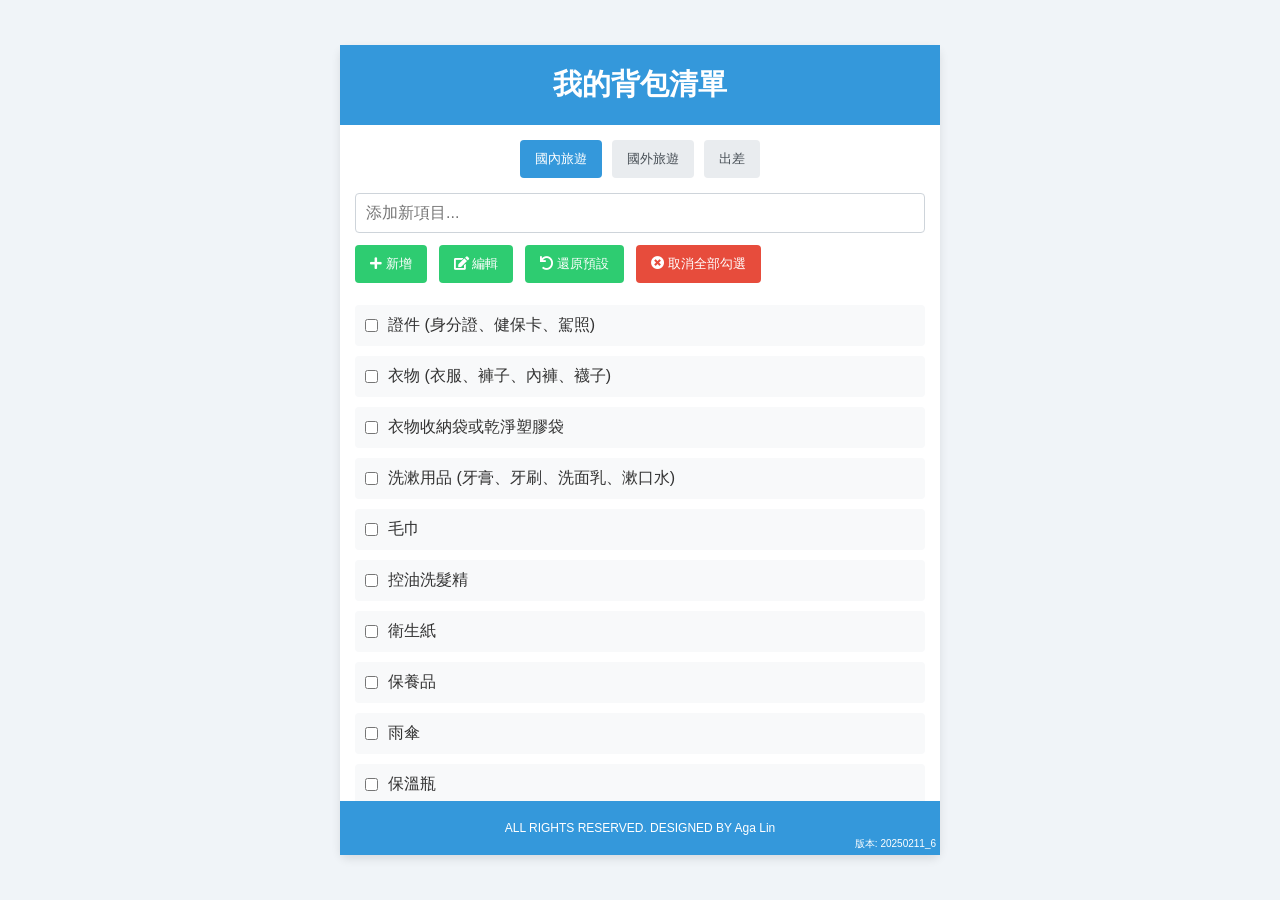
==== index.html @ 7e706ea6 "update" ====
<!DOCTYPE html>
<html lang="zh-TW">
<head>
    <meta charset="UTF-8">
    <meta name="viewport" content="width=device-width, initial-scale=1.0">
    <title>我的背包清單</title>
    <link rel="stylesheet" href="styles.css?ver20250211_6">
    <link rel="stylesheet" href="https://cdnjs.cloudflare.com/ajax/libs/font-awesome/5.15.3/css/all.min.css">
</head>
<body>
    <div class="container">
        <header>
            <h1>我的背包清單</h1>
        </header>
        <div id="tagSection">
            <button id="travelTwTag" class="tag active" onclick="switchTag('travelTw')">國內旅遊</button>
            <button id="travelGlobalTag" class="tag" onclick="switchTag('travelGlobal')">國外旅遊</button>
            <button id="businessTag" class="tag" onclick="switchTag('business')">出差</button>
        </div>
        <div id="controlSection">
            <div id="addItemSection">
                <input type="text" id="newItem" placeholder="添加新項目...">
            </div>
            <div class="controlButtons">
                <button id="addButton"><i class="fas fa-plus"></i> <span>新增</span></button>
                <button id="editButton" onclick="toggleEditMode()"><i class="fas fa-edit"></i> <span>編輯</span></button>
                <button id="resetButton" onclick="resetList(true)"><i class="fas fa-undo"></i> <span>還原預設</span></button>
                <button id="uncheckButton" onclick="uncheckAll()"><i class="fas fa-times-circle"></i> 取消全部勾選</button> <!-- 新增的按鈕 -->
            </div>
        </div>
        <span id="inputError" class="error-message"></span>
        <div id="listContainer">
            <ul id="travelList"></ul>
        </div>
        <footer>
            <p>ALL RIGHTS RESERVED. DESIGNED BY Aga Lin</p>
            <p class="ver"></p>
        </footer>
    </div>
    <div id="confirmModal" class="modal">
        <div class="modal-content">
            <p id="modalMessage"></p>
            <div class="modal-buttons">
                <button id="confirmButton">確認</button>
                <button id="cancelButton">取消</button>
            </div>
        </div>
    </div>
    <script src="script.js?ver20250211_6"></script>
</body>
</html>
---- styles.css ----
* {
    box-sizing: border-box;
    margin: 0;
    padding: 0;
}

html, body {
    height: 100dvh;
}

body {
    font-family: Arial, sans-serif;
    background-color: #f0f4f8;
    color: #333;
    display: flex;
    justify-content: center;
    align-items: center;
    min-height: 100dvh;
    padding: 20px;
    overflow: hidden; /* 防止 body 出現卷軸 */
    height: 100dvh;
}

label {
    width: 100%;
}

.container {
    width: 100%;
    max-width: 600px;
    background-color: #ffffff;
    border-radius: 8px;
    box-shadow: 0 4px 10px rgba(0, 0, 0, 0.1);
    display: flex;
    flex-direction: column;
    height: 90vh;
}

header {
    background-color: #3498db;
    color: white;
    padding: 20px;
    text-align: center;
}

footer {
    background-color: #3498db;
    color: white;
    padding: 20px;
    text-align: center;
    position: relative;
    font-size: 12px;
}

footer .ver {
    position: absolute;
    right: 4px;
    font-size: 10px;
    bottom: 4px;
}

h1 {
    font-size: 1.8rem;
}

#tagSection {
    display: flex;
    justify-content: center;
    padding: 15px;
}

.tag {
    padding: 10px 15px;
    margin: 0 5px;
    border: none;
    background-color: #e9ecef;
    color: #495057;
    cursor: pointer;
    border-radius: 4px;
    transition: background-color 0.3s;
}

.tag.active {
    background-color: #3498db;
    color: white;
}

#controlSection {
    display: flex;
    flex-wrap: wrap;
    align-items: center;
    padding: 0 15px 7px;
    gap: 12px;
}

#addItemSection {
    display: flex;
    flex-grow: 1;
}

.controlButtons {
    display: flex;
    flex-wrap: wrap;
    gap: 12px;
}

@media screen and (max-width: 767px) {
    body {
        padding: 0;
    }
    .container {
        max-width: none;
        height: 100dvh;
        box-shadow: none;
        border-radius: 0;
    }
    #controlSection #addItemSection {
        margin-right: 0;
    }
    .controlButtons button {
        margin-left: 0;
    }
}

#newItem {
    width: 100%;
    padding: 10px;
    border: 1px solid #ced4da;
    border-radius: 4px;
    font-size: 1rem;
}

button {
    padding: 10px 15px;
    border: none;
    background-color: #2ecc71;
    color: white;
    cursor: pointer;
    border-radius: 4px;
}

button:hover {
    background-color: #27ae60;
}

.error-message {
    color: #e74c3c;
    font-size: 0.9rem;
    margin-top: 5px;
    padding: 0 15px;
    display: none; /* 預設隱藏 */
}

.error-message.show {
    display: block;
}

#listContainer {
    flex-grow: 1;
    overflow-y: auto; /* 使清單長出卷軸 */
    -webkit-overflow-scrolling: touch;
    padding: 15px;
}

ul {
    list-style-type: none;
}

li {
    display: flex;
    align-items: center;
    padding: 10px;
    background-color: #f8f9fa;
    margin-bottom: 10px;
    border-radius: 4px;
}

.delete-btn {
    padding: 5px 10px;
    background-color: #e74c3c;
    color: white;
    border: none;
    cursor: pointer;
    border-radius: 4px;
    margin-left: auto; /* 使刪除按鈕靠右 */
    display: none; /* 預設隱藏 */
    position: absolute;
    right: 10px;
    top: 50%;
    transform: translateY(-50%);
}

.edit-mode .delete-btn {
    display: inline-block; /* 編輯模式下顯示 */
}

.modal {
    display: none;
    position: fixed;
    z-index: 1;
    left: 0;
    top: 0;
    width: 100%;
    height: 100%;
    background-color: rgba(0,0,0,0.4);
}

.modal-content {
    background-color: #fefefe;
    margin: 15% auto;
    padding: 20px;
    border: 1px solid #888;
    width: 80%;
    max-width: 400px;
    border-radius: 4px;
}

.modal-buttons {
    display: flex;
    justify-content: flex-end;
    margin-top: 20px;
}

.modal-buttons button {
    margin-left: 10px;
    padding: 5px 10px;
    border: none;
    cursor: pointer;
    border-radius: 4px;
}

#confirmButton {
    background-color: #e74c3c;
    color: white;
}

#cancelButton {
    background-color: #6c757d;
    color: white;
}

#travelList li {
    position: relative;
}

#travelList input {
    margin-right: 10px;
}

#uncheckButton {
    padding: 10px 15px;
    border: none;
    background-color: #e74c3c; /* 使用紅色背景 */
    color: white;
    cursor: pointer;
    border-radius: 4px;
}

#uncheckButton:hover {
    background-color: #c0392b; /* 懸停時的顏色 */
}
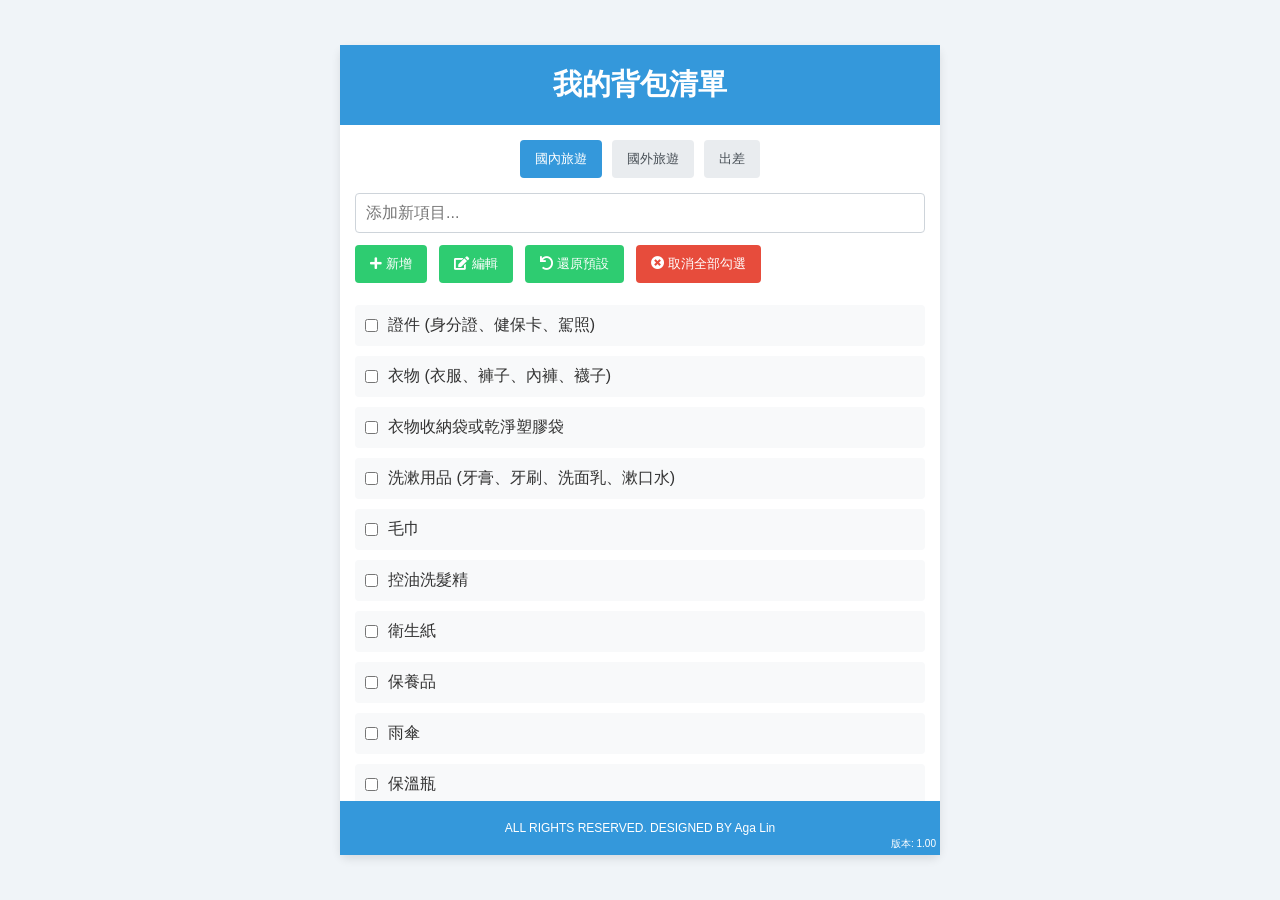
==== commit 08ffe0cf: "'update'" ====
--- a/index.html
+++ b/index.html
@@ -4,7 +4,7 @@
     <meta charset="UTF-8">
     <meta name="viewport" content="width=device-width, initial-scale=1.0">
     <title>我的背包清單</title>
-    <link rel="stylesheet" href="styles.css?ver20250211_6">
+    <link rel="stylesheet" href="styles.css?ver1.00">
     <link rel="stylesheet" href="https://cdnjs.cloudflare.com/ajax/libs/font-awesome/5.15.3/css/all.min.css">
 </head>
 <body>
@@ -46,6 +46,6 @@
             </div>
         </div>
     </div>
-    <script src="script.js?ver20250211_6"></script>
+    <script src="script.js?ver1.00"></script>
 </body>
 </html>
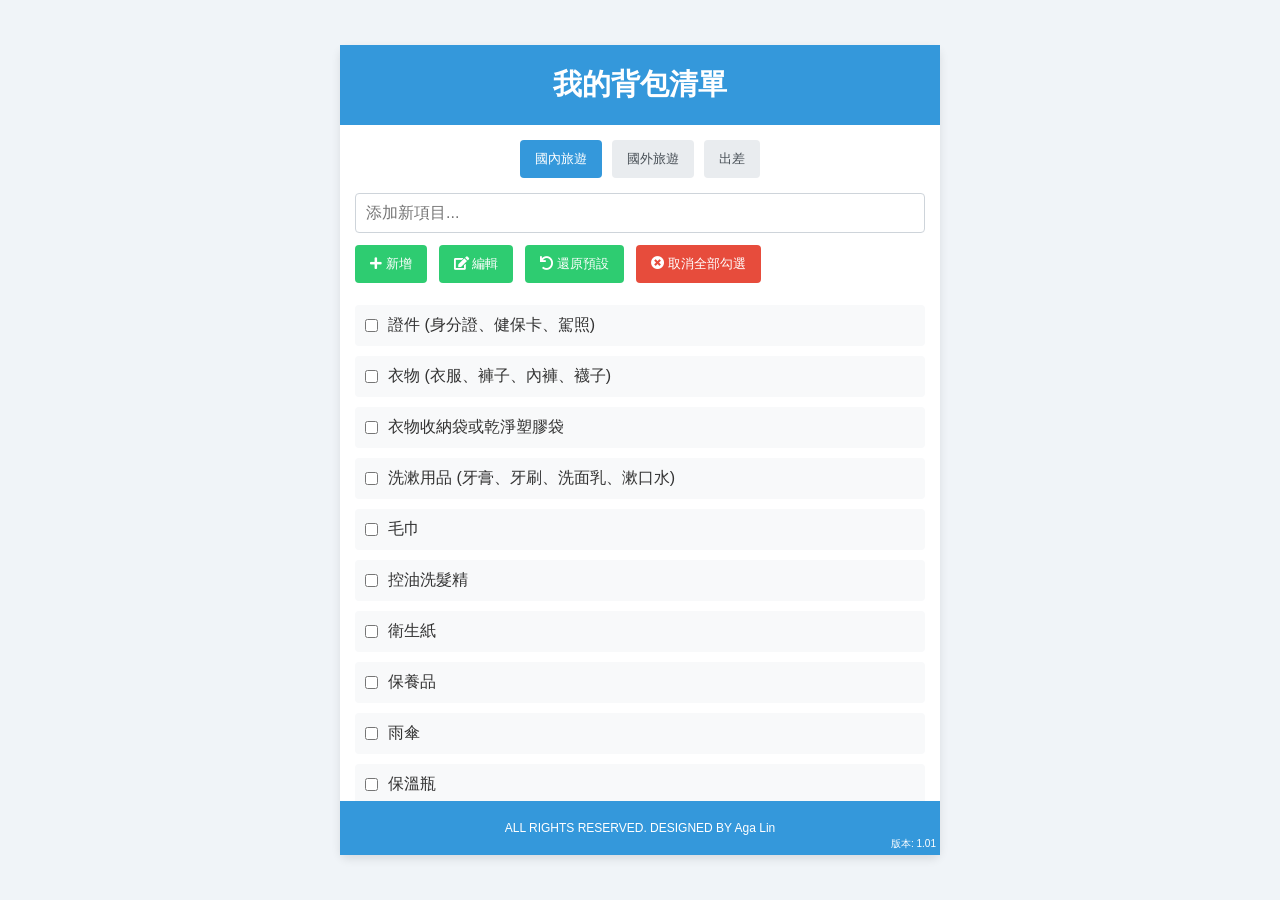
==== commit fd61d9e3: "update" ====
--- a/index.html
+++ b/index.html
@@ -4,7 +4,7 @@
     <meta charset="UTF-8">
     <meta name="viewport" content="width=device-width, initial-scale=1.0">
     <title>我的背包清單</title>
-    <link rel="stylesheet" href="styles.css?ver1.00">
+    <link rel="stylesheet" href="styles.css?ver1.01">
     <link rel="stylesheet" href="https://cdnjs.cloudflare.com/ajax/libs/font-awesome/5.15.3/css/all.min.css">
 </head>
 <body>
@@ -46,6 +46,6 @@
             </div>
         </div>
     </div>
-    <script src="script.js?ver1.00"></script>
+    <script src="script.js?ver1.01"></script>
 </body>
 </html>
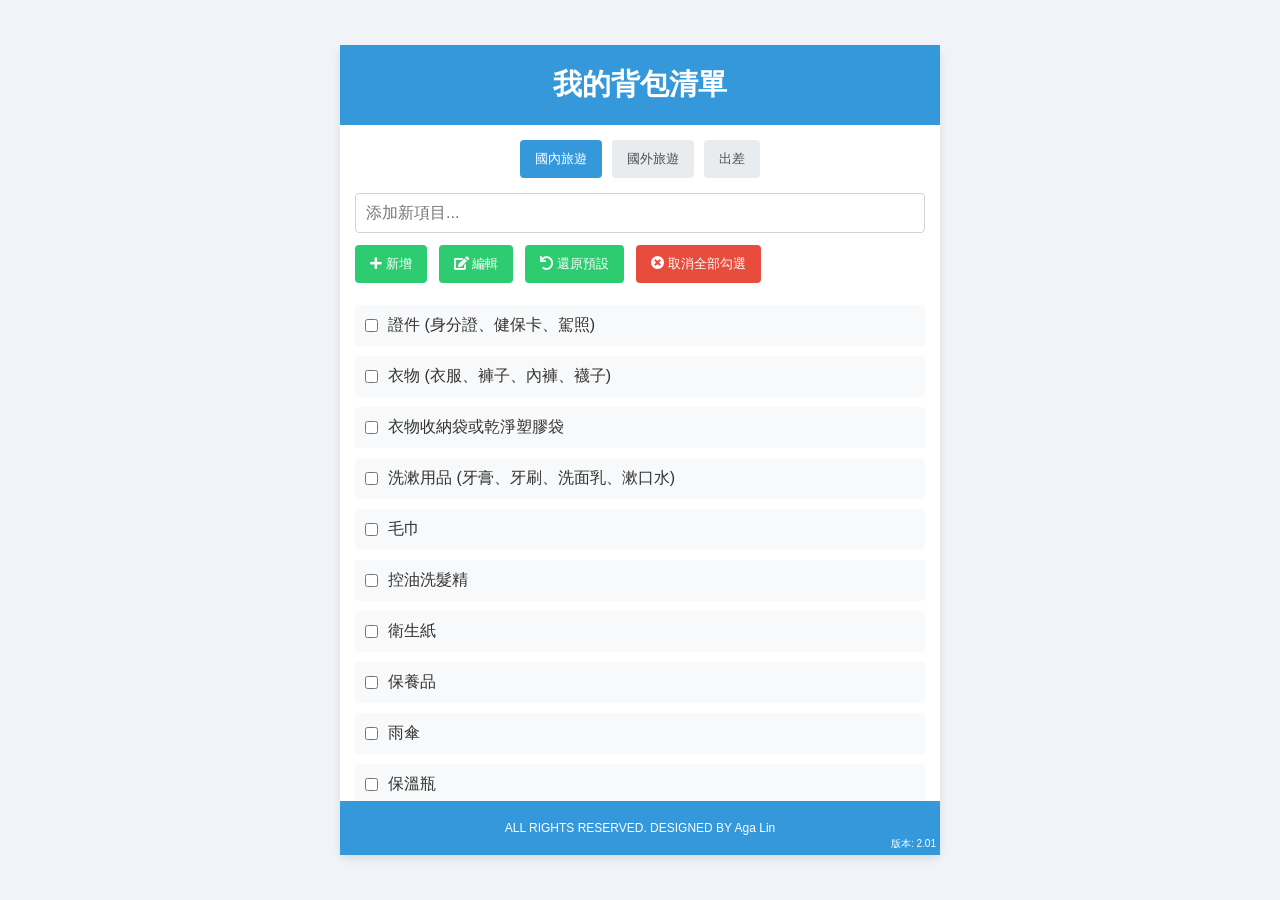
==== commit 15b143db: "update" ====
--- a/index.html
+++ b/index.html
@@ -4,7 +4,7 @@
     <meta charset="UTF-8">
     <meta name="viewport" content="width=device-width, initial-scale=1.0">
     <title>我的背包清單</title>
-    <link rel="stylesheet" href="styles.css?ver1.01">
+    <link rel="stylesheet" href="styles.css?ver2.01">
     <link rel="stylesheet" href="https://cdnjs.cloudflare.com/ajax/libs/font-awesome/5.15.3/css/all.min.css">
 </head>
 <body>
@@ -46,6 +46,6 @@
             </div>
         </div>
     </div>
-    <script src="script.js?ver1.01"></script>
+    <script src="script.js?ver2.01"></script>
 </body>
 </html>
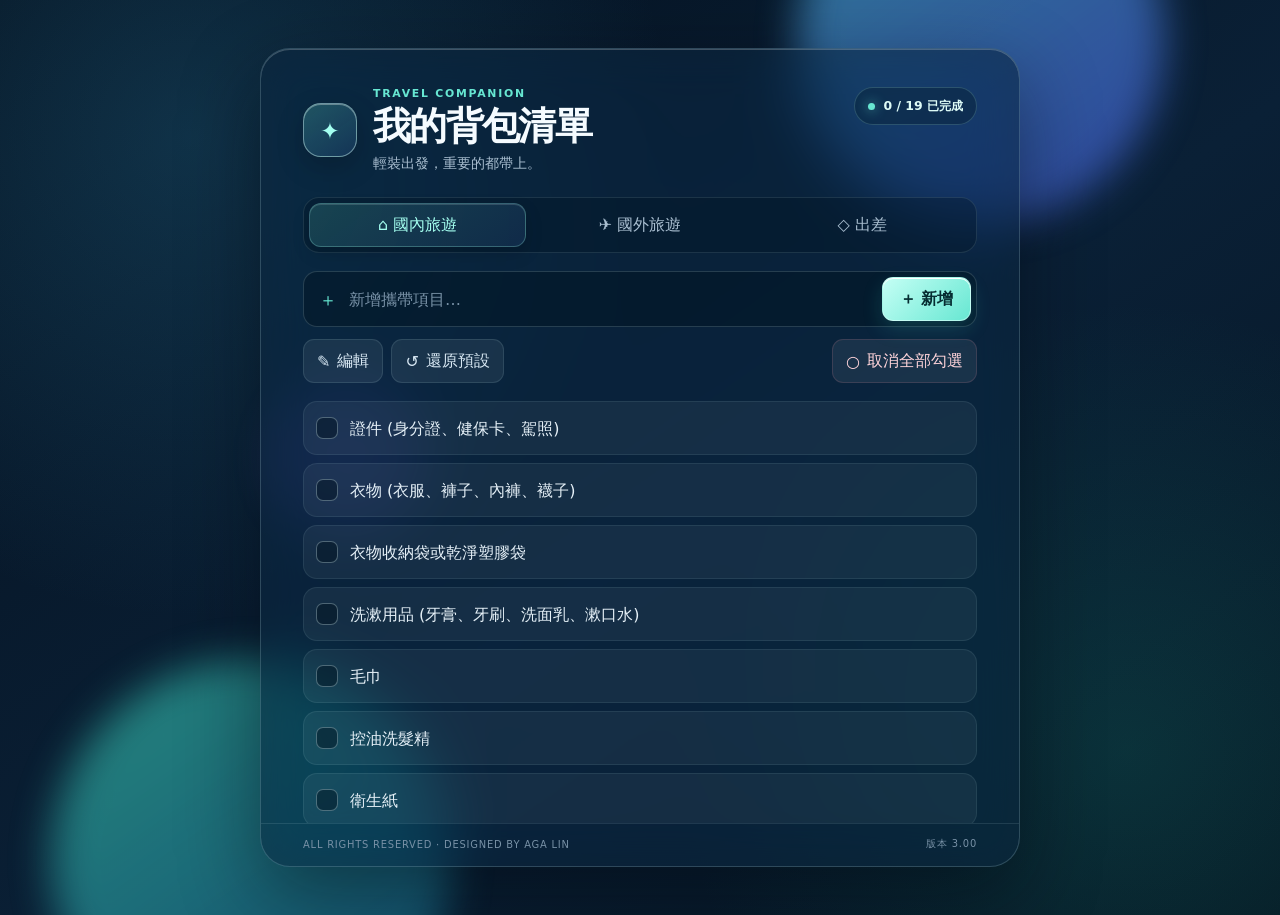
==== commit 06ee933d: "Refresh packing checklist UI and accessibility" ====
--- a/index.html
+++ b/index.html
@@ -1,51 +1,100 @@
-<!DOCTYPE html>
+<!doctype html>
 <html lang="zh-TW">
 <head>
     <meta charset="UTF-8">
     <meta name="viewport" content="width=device-width, initial-scale=1.0">
+    <meta name="theme-color" content="#071a2d">
+    <meta name="color-scheme" content="dark">
     <title>我的背包清單</title>
-    <link rel="stylesheet" href="styles.css?ver2.01">
-    <link rel="stylesheet" href="https://cdnjs.cloudflare.com/ajax/libs/font-awesome/5.15.3/css/all.min.css">
+    <link rel="stylesheet" href="styles.css?ver3.0">
 </head>
 <body>
-    <div class="container">
-        <header>
-            <h1>我的背包清單</h1>
+    <div class="ambient ambient-one" aria-hidden="true"></div>
+    <div class="ambient ambient-two" aria-hidden="true"></div>
+    <div class="ambient ambient-three" aria-hidden="true"></div>
+
+    <main class="container glass-surface">
+        <header class="app-header">
+            <div class="title-group">
+                <span class="app-mark" aria-hidden="true">✦</span>
+                <div>
+                    <p class="eyebrow">Travel companion</p>
+                    <h1>我的背包清單</h1>
+                    <p class="subtitle">輕裝出發，重要的都帶上。</p>
+                </div>
+            </div>
+            <div class="progress-pill" aria-live="polite">
+                <span class="progress-dot" aria-hidden="true"></span>
+                <span id="progressText">準備清單中</span>
+            </div>
         </header>
-        <div id="tagSection">
-            <button id="travelTwTag" class="tag active" onclick="switchTag('travelTw')">國內旅遊</button>
-            <button id="travelGlobalTag" class="tag" onclick="switchTag('travelGlobal')">國外旅遊</button>
-            <button id="businessTag" class="tag" onclick="switchTag('business')">出差</button>
-        </div>
-        <div id="controlSection">
-            <div id="addItemSection">
-                <input type="text" id="newItem" placeholder="添加新項目...">
+
+        <nav id="tagSection" aria-label="旅行類型" role="tablist">
+            <button id="travelTwTag" class="tag active" type="button" role="tab" aria-selected="true" onclick="switchTag('travelTw')">
+                <span aria-hidden="true">⌂</span> 國內旅遊
+            </button>
+            <button id="travelGlobalTag" class="tag" type="button" role="tab" aria-selected="false" onclick="switchTag('travelGlobal')">
+                <span aria-hidden="true">✈</span> 國外旅遊
+            </button>
+            <button id="businessTag" class="tag" type="button" role="tab" aria-selected="false" onclick="switchTag('business')">
+                <span aria-hidden="true">◇</span> 出差
+            </button>
+        </nav>
+
+        <section id="controlSection" aria-label="清單工具">
+            <form id="addItemForm">
+                <label class="sr-only" for="newItem">新增攜帶項目</label>
+                <div id="addItemSection">
+                    <span class="input-icon" aria-hidden="true">＋</span>
+                    <input type="text" id="newItem" placeholder="新增攜帶項目…" autocomplete="off">
+                    <button id="addButton" class="primary-button" type="submit">
+                        <span aria-hidden="true">＋</span>
+                        <span>新增</span>
+                    </button>
+                </div>
+                <span id="inputError" class="error-message" role="alert"></span>
+            </form>
+
+            <div class="controlButtons">
+                <button id="editButton" class="tool-button" type="button" onclick="toggleEditMode()">
+                    <span aria-hidden="true">✎</span>
+                    <span>編輯</span>
+                </button>
+                <button id="resetButton" class="tool-button" type="button" onclick="resetList(true)">
+                    <span aria-hidden="true">↺</span>
+                    <span>還原預設</span>
+                </button>
+                <button id="uncheckButton" class="tool-button danger-button" type="button" onclick="uncheckAll()">
+                    <span aria-hidden="true">○</span>
+                    <span>取消全部勾選</span>
+                </button>
             </div>
-            <div class="controlButtons">
-                <button id="addButton"><i class="fas fa-plus"></i> <span>新增</span></button>
-                <button id="editButton" onclick="toggleEditMode()"><i class="fas fa-edit"></i> <span>編輯</span></button>
-                <button id="resetButton" onclick="resetList(true)"><i class="fas fa-undo"></i> <span>還原預設</span></button>
-                <button id="uncheckButton" onclick="uncheckAll()"><i class="fas fa-times-circle"></i> 取消全部勾選</button> <!-- 新增的按鈕 -->
-            </div>
-        </div>
-        <span id="inputError" class="error-message"></span>
-        <div id="listContainer">
+        </section>
+
+        <section id="listContainer" aria-label="攜帶項目">
             <ul id="travelList"></ul>
-        </div>
+        </section>
+
         <footer>
-            <p>ALL RIGHTS RESERVED. DESIGNED BY Aga Lin</p>
+            <p>ALL RIGHTS RESERVED · DESIGNED BY AGA LIN</p>
             <p class="ver"></p>
         </footer>
-    </div>
-    <div id="confirmModal" class="modal">
-        <div class="modal-content">
-            <p id="modalMessage"></p>
+    </main>
+
+    <div id="confirmModal" class="modal" aria-hidden="true">
+        <div class="modal-content glass-surface" role="dialog" aria-modal="true" aria-labelledby="modalTitle" aria-describedby="modalMessage">
+            <span class="modal-icon" aria-hidden="true">!</span>
+            <div class="modal-copy">
+                <p id="modalTitle" class="modal-title">請確認操作</p>
+                <p id="modalMessage"></p>
+            </div>
             <div class="modal-buttons">
-                <button id="confirmButton">確認</button>
-                <button id="cancelButton">取消</button>
+                <button id="cancelButton" class="tool-button" type="button">取消</button>
+                <button id="confirmButton" class="confirm-danger" type="button">確認</button>
             </div>
         </div>
     </div>
-    <script src="script.js?ver2.01"></script>
+
+    <script src="script.js?ver3.0"></script>
 </body>
-</html>+</html>
--- a/styles.css
+++ b/styles.css
@@ -1,261 +1,696 @@
+:root {
+    color-scheme: dark;
+    --page-deep: #05111f;
+    --page-mid: #0a2036;
+    --text: #f5fbff;
+    --muted: #a9bed0;
+    --faint: #7891a6;
+    --accent: #67e7d2;
+    --accent-bright: #a4fff0;
+    --accent-deep: #063e42;
+    --danger: #ff8f9d;
+    --danger-deep: #5a1f2b;
+    --glass-fallback: rgba(12, 31, 50, 0.96);
+    --glass-fill: rgba(13, 38, 61, 0.62);
+    --glass-border: rgba(210, 247, 255, 0.18);
+    --glass-highlight: rgba(255, 255, 255, 0.22);
+    --glass-shadow: 0 28px 80px rgba(0, 8, 18, 0.46);
+    --glass-blur: 24px;
+    --surface-soft: rgba(231, 250, 255, 0.07);
+    --surface-hover: rgba(231, 250, 255, 0.12);
+    --line: rgba(219, 248, 255, 0.11);
+    --radius-xl: 30px;
+    --radius-lg: 20px;
+    --radius-md: 14px;
+    --focus: #d8fff7;
+}
+
 * {
     box-sizing: border-box;
     margin: 0;
     padding: 0;
 }
 
-html, body {
-    height: 100dvh;
+html {
+    min-height: 100%;
+    background: var(--page-deep);
 }
 
 body {
-    font-family: Arial, sans-serif;
-    background-color: #f0f4f8;
-    color: #333;
-    display: flex;
+    min-height: 100vh;
+    min-height: 100dvh;
+    padding: clamp(18px, 4vw, 48px);
+    overflow: hidden;
+    color: var(--text);
+    background:
+        radial-gradient(circle at 15% 15%, rgba(41, 126, 164, 0.28), transparent 30rem),
+        radial-gradient(circle at 88% 82%, rgba(24, 150, 127, 0.2), transparent 28rem),
+        linear-gradient(145deg, var(--page-deep), var(--page-mid) 55%, #061522);
+    display: grid;
+    place-items: center;
+    font-family: Inter, ui-sans-serif, system-ui, -apple-system, BlinkMacSystemFont, "Segoe UI", "Noto Sans TC", sans-serif;
+}
+
+button,
+input {
+    font: inherit;
+}
+
+button {
+    color: inherit;
+}
+
+.ambient {
+    position: fixed;
+    z-index: 0;
+    border-radius: 999px;
+    pointer-events: none;
+    filter: blur(20px);
+    opacity: 0.52;
+}
+
+.ambient-one {
+    top: -9rem;
+    right: 9%;
+    width: 23rem;
+    aspect-ratio: 1;
+    background: linear-gradient(145deg, #58d8ff, #5365ff);
+}
+
+.ambient-two {
+    bottom: -10rem;
+    left: 4%;
+    width: 25rem;
+    aspect-ratio: 1;
+    background: linear-gradient(145deg, #42ecc8, #176fa4);
+}
+
+.ambient-three {
+    top: 42%;
+    left: 21%;
+    width: 10rem;
+    aspect-ratio: 1;
+    background: #8b75ff;
+    opacity: 0.18;
+}
+
+.glass-surface {
+    background: var(--glass-fallback);
+    border: 1px solid var(--glass-border);
+    box-shadow: var(--glass-shadow), inset 0 1px 0 var(--glass-highlight);
+}
+
+@supports ((backdrop-filter: blur(1px)) or (-webkit-backdrop-filter: blur(1px))) {
+    .glass-surface {
+        background: var(--glass-fill);
+        -webkit-backdrop-filter: blur(var(--glass-blur)) saturate(135%);
+        backdrop-filter: blur(var(--glass-blur)) saturate(135%);
+    }
+}
+
+.container {
+    position: relative;
+    z-index: 1;
+    width: min(100%, 760px);
+    height: min(91vh, 900px);
+    height: min(91dvh, 900px);
+    overflow: hidden;
+    border-radius: var(--radius-xl);
+    display: flex;
+    flex-direction: column;
+}
+
+.app-header {
+    padding: clamp(24px, 5vw, 38px) clamp(22px, 5vw, 42px) 24px;
+    display: flex;
+    align-items: flex-start;
+    justify-content: space-between;
+    gap: 24px;
+}
+
+.title-group {
+    min-width: 0;
+    display: flex;
+    align-items: center;
+    gap: 16px;
+}
+
+.app-mark {
+    width: 54px;
+    aspect-ratio: 1;
+    flex: 0 0 auto;
+    border: 1px solid rgba(213, 255, 248, 0.45);
+    border-radius: 18px;
+    color: var(--accent-bright);
+    background: linear-gradient(145deg, rgba(103, 231, 210, 0.24), rgba(102, 155, 255, 0.12));
+    box-shadow: inset 0 1px 0 rgba(255, 255, 255, 0.32), 0 10px 28px rgba(0, 0, 0, 0.2);
+    display: grid;
+    place-items: center;
+    font-size: 1.45rem;
+}
+
+.eyebrow {
+    margin-bottom: 5px;
+    color: var(--accent);
+    font-size: 0.68rem;
+    font-weight: 800;
+    letter-spacing: 0.16em;
+    text-transform: uppercase;
+}
+
+h1 {
+    font-size: clamp(1.65rem, 4vw, 2.35rem);
+    line-height: 1.12;
+    letter-spacing: -0.045em;
+}
+
+.subtitle {
+    margin-top: 7px;
+    color: var(--muted);
+    font-size: 0.88rem;
+}
+
+.progress-pill {
+    min-height: 38px;
+    flex: 0 0 auto;
+    padding: 8px 13px;
+    border: 1px solid rgba(177, 250, 238, 0.18);
+    border-radius: 999px;
+    color: #dffcf7;
+    background: rgba(4, 25, 36, 0.34);
+    display: flex;
+    align-items: center;
+    gap: 8px;
+    font-size: 0.78rem;
+    font-weight: 700;
+}
+
+.progress-dot {
+    width: 7px;
+    aspect-ratio: 1;
+    border-radius: 50%;
+    background: var(--accent);
+    box-shadow: 0 0 12px rgba(103, 231, 210, 0.75);
+}
+
+#tagSection {
+    margin: 0 clamp(22px, 5vw, 42px);
+    padding: 5px;
+    border: 1px solid var(--line);
+    border-radius: 16px;
+    background: rgba(3, 20, 33, 0.32);
+    display: grid;
+    grid-template-columns: repeat(3, 1fr);
+    gap: 5px;
+}
+
+.tag {
+    min-height: 44px;
+    padding: 9px 12px;
+    border: 1px solid transparent;
+    border-radius: 12px;
+    background: transparent;
+    color: var(--muted);
+    cursor: pointer;
+    transition: color 160ms ease, background 160ms ease, border-color 160ms ease, transform 160ms ease;
+}
+
+.tag:hover {
+    color: var(--text);
+    background: rgba(255, 255, 255, 0.06);
+}
+
+.tag.active {
+    border-color: rgba(164, 255, 240, 0.25);
+    color: var(--accent-bright);
+    background: linear-gradient(145deg, rgba(103, 231, 210, 0.18), rgba(83, 128, 210, 0.14));
+    box-shadow: inset 0 1px 0 rgba(255, 255, 255, 0.14), 0 7px 18px rgba(0, 0, 0, 0.14);
+}
+
+#controlSection {
+    padding: 18px clamp(22px, 5vw, 42px) 12px;
+    display: grid;
+    gap: 12px;
+}
+
+#addItemForm {
+    min-width: 0;
+}
+
+#addItemSection {
+    min-width: 0;
+    padding: 5px;
+    border: 1px solid rgba(218, 249, 255, 0.16);
+    border-radius: var(--radius-md);
+    background: rgba(2, 17, 29, 0.42);
+    display: flex;
+    align-items: center;
+    gap: 4px;
+    transition: border-color 160ms ease, box-shadow 160ms ease;
+}
+
+#addItemSection:focus-within {
+    border-color: rgba(164, 255, 240, 0.56);
+    box-shadow: 0 0 0 3px rgba(103, 231, 210, 0.1);
+}
+
+.input-icon {
+    padding-left: 10px;
+    color: var(--accent);
+    font-size: 1.15rem;
+}
+
+#newItem {
+    min-width: 0;
+    width: 100%;
+    min-height: 44px;
+    padding: 10px 8px;
+    border: 0;
+    outline: 0;
+    color: var(--text);
+    background: transparent;
+    font-size: 1rem;
+}
+
+#newItem::placeholder {
+    color: var(--faint);
+}
+
+.primary-button,
+.tool-button,
+.delete-btn,
+.confirm-danger {
+    min-height: 44px;
+    border-radius: 11px;
+    white-space: nowrap;
+    cursor: pointer;
+    transition: transform 150ms ease, border-color 150ms ease, background 150ms ease, box-shadow 150ms ease;
+}
+
+.primary-button {
+    padding: 10px 17px;
+    border: 1px solid rgba(214, 255, 248, 0.5);
+    color: #062d32;
+    background: linear-gradient(135deg, #c5fff5, #67e7d2);
+    box-shadow: 0 8px 20px rgba(58, 213, 188, 0.18), inset 0 1px 0 #ffffff;
+    display: inline-flex;
+    align-items: center;
     justify-content: center;
-    align-items: center;
-    min-height: 100dvh;
+    gap: 5px;
+    font-weight: 850;
+}
+
+.primary-button:hover {
+    transform: translateY(-1px);
+    box-shadow: 0 11px 25px rgba(58, 213, 188, 0.26), inset 0 1px 0 #ffffff;
+}
+
+.controlButtons {
+    display: flex;
+    flex-wrap: wrap;
+    gap: 8px;
+}
+
+.tool-button {
+    padding: 9px 13px;
+    border: 1px solid var(--line);
+    color: #d9e9f4;
+    background: var(--surface-soft);
+    display: inline-flex;
+    align-items: center;
+    justify-content: center;
+    gap: 7px;
+}
+
+.tool-button:hover {
+    transform: translateY(-1px);
+    border-color: rgba(218, 249, 255, 0.22);
+    background: var(--surface-hover);
+}
+
+.danger-button {
+    margin-left: auto;
+    color: #ffd4da;
+    border-color: rgba(255, 143, 157, 0.15);
+}
+
+.error-message {
+    min-height: 0;
+    display: block;
+    padding: 0 8px;
+    overflow: hidden;
+    color: #ffc1c9;
+    font-size: 0.82rem;
+    line-height: 0;
+    opacity: 0;
+    transition: line-height 160ms ease, padding-top 160ms ease, opacity 160ms ease;
+}
+
+.error-message.show {
+    padding-top: 7px;
+    line-height: 1.35;
+    opacity: 1;
+}
+
+#listContainer {
+    min-height: 0;
+    flex: 1;
+    margin: 0 clamp(10px, 2vw, 20px);
+    padding: 6px clamp(12px, 3vw, 22px) 18px;
+    overflow-y: auto;
+    overscroll-behavior: contain;
+    scrollbar-color: rgba(149, 217, 216, 0.4) transparent;
+    scrollbar-width: thin;
+    -webkit-overflow-scrolling: touch;
+}
+
+#listContainer::-webkit-scrollbar {
+    width: 6px;
+}
+
+#listContainer::-webkit-scrollbar-thumb {
+    border-radius: 999px;
+    background: rgba(149, 217, 216, 0.34);
+}
+
+#travelList {
+    list-style: none;
+}
+
+#travelList li {
+    position: relative;
+    min-height: 54px;
+    margin-bottom: 8px;
+    padding: 9px 12px;
+    border: 1px solid rgba(218, 249, 255, 0.08);
+    border-radius: var(--radius-md);
+    background: rgba(231, 250, 255, 0.055);
+    display: flex;
+    align-items: center;
+    gap: 12px;
+    transition: transform 150ms ease, border-color 150ms ease, background 150ms ease;
+}
+
+#travelList li:hover {
+    transform: translateX(2px);
+    border-color: rgba(218, 249, 255, 0.16);
+    background: rgba(231, 250, 255, 0.085);
+}
+
+#travelList input[type="checkbox"] {
+    width: 22px;
+    height: 22px;
+    flex: 0 0 auto;
+    margin: 0;
+    border: 1px solid rgba(218, 249, 255, 0.32);
+    border-radius: 7px;
+    appearance: none;
+    background: rgba(2, 17, 29, 0.46);
+    display: grid;
+    place-content: center;
+    cursor: pointer;
+}
+
+#travelList input[type="checkbox"]::before {
+    width: 11px;
+    height: 7px;
+    border-left: 2px solid #073a3c;
+    border-bottom: 2px solid #073a3c;
+    content: "";
+    transform: rotate(-45deg) scale(0);
+    transition: transform 120ms ease;
+}
+
+#travelList input[type="checkbox"]:checked {
+    border-color: var(--accent);
+    background: var(--accent);
+}
+
+#travelList input[type="checkbox"]:checked::before {
+    transform: rotate(-45deg) scale(1);
+}
+
+#travelList label {
+    min-width: 0;
+    width: 100%;
+    padding: 4px 0;
+    color: #e5f0f7;
+    line-height: 1.45;
+    cursor: pointer;
+    transition: color 150ms ease, opacity 150ms ease;
+}
+
+#travelList label.checked {
+    color: var(--faint);
+    text-decoration: line-through;
+    text-decoration-color: rgba(103, 231, 210, 0.5);
+    opacity: 0.7;
+}
+
+.delete-btn {
+    min-height: 36px;
+    flex: 0 0 auto;
+    padding: 6px 10px;
+    border: 1px solid rgba(255, 143, 157, 0.24);
+    color: #ffd4da;
+    background: rgba(90, 31, 43, 0.52);
+    display: none;
+}
+
+.delete-btn:hover {
+    border-color: rgba(255, 143, 157, 0.45);
+    background: rgba(115, 35, 49, 0.72);
+}
+
+.edit-mode .delete-btn {
+    display: inline-flex;
+    align-items: center;
+    gap: 5px;
+}
+
+footer {
+    padding: 13px clamp(22px, 5vw, 42px) 15px;
+    border-top: 1px solid var(--line);
+    color: var(--faint);
+    display: flex;
+    align-items: center;
+    justify-content: space-between;
+    gap: 12px;
+    font-size: 0.62rem;
+    letter-spacing: 0.08em;
+}
+
+.modal {
+    position: fixed;
+    z-index: 20;
+    inset: 0;
     padding: 20px;
-    overflow: hidden; /* 防止 body 出現卷軸 */
-    height: 100dvh;
-}
-
-label {
-    width: 100%;
-}
-
-.container {
-    width: 100%;
-    max-width: 600px;
-    background-color: #ffffff;
-    border-radius: 8px;
-    box-shadow: 0 4px 10px rgba(0, 0, 0, 0.1);
-    display: flex;
-    flex-direction: column;
-    height: 90vh;
-}
-
-header {
-    background-color: #3498db;
-    color: white;
-    padding: 20px;
-    text-align: center;
-}
-
-footer {
-    background-color: #3498db;
-    color: white;
-    padding: 20px;
-    text-align: center;
-    position: relative;
-    font-size: 12px;
-}
-
-footer .ver {
+    visibility: hidden;
+    opacity: 0;
+    background: rgba(0, 8, 18, 0.7);
+    display: grid;
+    place-items: center;
+    transition: opacity 160ms ease, visibility 160ms ease;
+}
+
+@supports ((backdrop-filter: blur(1px)) or (-webkit-backdrop-filter: blur(1px))) {
+    .modal {
+        -webkit-backdrop-filter: blur(8px);
+        backdrop-filter: blur(8px);
+    }
+}
+
+.modal.show {
+    visibility: visible;
+    opacity: 1;
+}
+
+.modal-content {
+    width: min(100%, 430px);
+    padding: 24px;
+    border-radius: var(--radius-lg);
+    transform: translateY(8px) scale(0.98);
+    transition: transform 180ms ease;
+    display: grid;
+    grid-template-columns: auto 1fr;
+    gap: 14px;
+}
+
+.modal.show .modal-content {
+    transform: translateY(0) scale(1);
+}
+
+.modal-icon {
+    width: 38px;
+    aspect-ratio: 1;
+    border: 1px solid rgba(255, 143, 157, 0.3);
+    border-radius: 12px;
+    color: #ffd4da;
+    background: rgba(90, 31, 43, 0.55);
+    display: grid;
+    place-items: center;
+    font-weight: 900;
+}
+
+.modal-title {
+    margin-bottom: 6px;
+    color: var(--text);
+    font-weight: 800;
+}
+
+#modalMessage {
+    color: var(--muted);
+    line-height: 1.55;
+}
+
+.modal-buttons {
+    grid-column: 1 / -1;
+    margin-top: 8px;
+    display: flex;
+    justify-content: flex-end;
+    gap: 8px;
+}
+
+.confirm-danger {
+    padding: 9px 16px;
+    border: 1px solid rgba(255, 184, 193, 0.3);
+    color: #fff5f6;
+    background: linear-gradient(135deg, #a83f54, #772637);
+    font-weight: 800;
+}
+
+.confirm-danger:hover {
+    transform: translateY(-1px);
+    box-shadow: 0 10px 24px rgba(91, 20, 34, 0.32);
+}
+
+button:focus-visible,
+input:focus-visible {
+    outline: 3px solid var(--focus);
+    outline-offset: 3px;
+}
+
+#newItem:focus-visible {
+    outline: 0;
+}
+
+.sr-only {
     position: absolute;
-    right: 4px;
-    font-size: 10px;
-    bottom: 4px;
-}
-
-h1 {
-    font-size: 1.8rem;
-}
-
-#tagSection {
-    display: flex;
-    justify-content: center;
-    padding: 15px;
-}
-
-.tag {
-    padding: 10px 15px;
-    margin: 0 5px;
-    border: none;
-    background-color: #e9ecef;
-    color: #495057;
-    cursor: pointer;
-    border-radius: 4px;
-    transition: background-color 0.3s;
-}
-
-.tag.active {
-    background-color: #3498db;
-    color: white;
-}
-
-#controlSection {
-    display: flex;
-    flex-wrap: wrap;
-    align-items: center;
-    padding: 0 15px 7px;
-    gap: 12px;
-}
-
-#addItemSection {
-    display: flex;
-    flex-grow: 1;
-}
-
-.controlButtons {
-    display: flex;
-    flex-wrap: wrap;
-    gap: 12px;
-}
-
-@media screen and (max-width: 767px) {
+    width: 1px;
+    height: 1px;
+    padding: 0;
+    margin: -1px;
+    overflow: hidden;
+    clip: rect(0, 0, 0, 0);
+    white-space: nowrap;
+    border: 0;
+}
+
+@media (max-width: 680px) {
     body {
         padding: 0;
-    }
+        place-items: stretch;
+    }
+
+    .ambient {
+        opacity: 0.3;
+    }
+
     .container {
-        max-width: none;
+        width: 100%;
+        height: 100vh;
         height: 100dvh;
+        border-width: 0;
+        border-radius: 0;
+    }
+
+    .app-header {
+        padding: 22px 18px 18px;
+    }
+
+    .app-mark {
+        width: 46px;
+        border-radius: 15px;
+    }
+
+    .progress-pill {
+        display: none;
+    }
+
+    #tagSection {
+        margin-inline: 18px;
+    }
+
+    .tag {
+        padding-inline: 7px;
+        font-size: 0.84rem;
+    }
+
+    #controlSection {
+        padding: 14px 18px 10px;
+    }
+
+    .controlButtons {
+        display: grid;
+        grid-template-columns: repeat(2, 1fr);
+    }
+
+    .danger-button {
+        grid-column: 1 / -1;
+        margin-left: 0;
+    }
+
+    #listContainer {
+        margin-inline: 4px;
+        padding-inline: 14px;
+    }
+
+    footer {
+        padding-inline: 18px;
+    }
+}
+
+@media (max-width: 390px) {
+    .subtitle,
+    .eyebrow {
+        display: none;
+    }
+
+    .app-header {
+        align-items: center;
+    }
+
+    h1 {
+        font-size: 1.55rem;
+    }
+
+    .tag span,
+    .tool-button span[aria-hidden="true"] {
+        display: none;
+    }
+}
+
+@media (prefers-reduced-motion: reduce) {
+    *,
+    *::before,
+    *::after {
+        scroll-behavior: auto !important;
+        animation-duration: 0.01ms !important;
+        animation-iteration-count: 1 !important;
+        transition-duration: 0.01ms !important;
+    }
+}
+
+@media (forced-colors: active) {
+    .glass-surface,
+    #tagSection,
+    #addItemSection,
+    #travelList li,
+    .tag,
+    .tool-button {
+        border: 1px solid CanvasText;
+        color: CanvasText;
+        background: Canvas;
         box-shadow: none;
-        border-radius: 0;
-    }
-    #controlSection #addItemSection {
-        margin-right: 0;
-    }
-    .controlButtons button {
-        margin-left: 0;
-    }
-}
-
-#newItem {
-    width: 100%;
-    padding: 10px;
-    border: 1px solid #ced4da;
-    border-radius: 4px;
-    font-size: 1rem;
-}
-
-button {
-    padding: 10px 15px;
-    border: none;
-    background-color: #2ecc71;
-    color: white;
-    cursor: pointer;
-    border-radius: 4px;
-}
-
-button:hover {
-    background-color: #27ae60;
-}
-
-.error-message {
-    color: #e74c3c;
-    font-size: 0.9rem;
-    margin-top: 5px;
-    padding: 0 15px;
-    display: none; /* 預設隱藏 */
-}
-
-.error-message.show {
-    display: block;
-}
-
-#listContainer {
-    flex-grow: 1;
-    overflow-y: auto; /* 使清單長出卷軸 */
-    -webkit-overflow-scrolling: touch;
-    padding: 15px;
-}
-
-ul {
-    list-style-type: none;
-}
-
-li {
-    display: flex;
-    align-items: center;
-    padding: 10px;
-    background-color: #f8f9fa;
-    margin-bottom: 10px;
-    border-radius: 4px;
-}
-
-.delete-btn {
-    padding: 5px 10px;
-    background-color: #e74c3c;
-    color: white;
-    border: none;
-    cursor: pointer;
-    border-radius: 4px;
-    margin-left: auto; /* 使刪除按鈕靠右 */
-    display: none; /* 預設隱藏 */
-    position: absolute;
-    right: 10px;
-    top: 50%;
-    transform: translateY(-50%);
-}
-
-.edit-mode .delete-btn {
-    display: inline-block; /* 編輯模式下顯示 */
-}
-
-.modal {
-    display: none;
-    position: fixed;
-    z-index: 1;
-    left: 0;
-    top: 0;
-    width: 100%;
-    height: 100%;
-    background-color: rgba(0,0,0,0.4);
-}
-
-.modal-content {
-    background-color: #fefefe;
-    margin: 15% auto;
-    padding: 20px;
-    border: 1px solid #888;
-    width: 80%;
-    max-width: 400px;
-    border-radius: 4px;
-}
-
-.modal-buttons {
-    display: flex;
-    justify-content: flex-end;
-    margin-top: 20px;
-}
-
-.modal-buttons button {
-    margin-left: 10px;
-    padding: 5px 10px;
-    border: none;
-    cursor: pointer;
-    border-radius: 4px;
-}
-
-#confirmButton {
-    background-color: #e74c3c;
-    color: white;
-}
-
-#cancelButton {
-    background-color: #6c757d;
-    color: white;
-}
-
-#travelList li {
-    position: relative;
-}
-
-#travelList input {
-    margin-right: 10px;
-}
-
-#uncheckButton {
-    padding: 10px 15px;
-    border: none;
-    background-color: #e74c3c; /* 使用紅色背景 */
-    color: white;
-    cursor: pointer;
-    border-radius: 4px;
-}
-
-#uncheckButton:hover {
-    background-color: #c0392b; /* 懸停時的顏色 */
-}+    }
+}
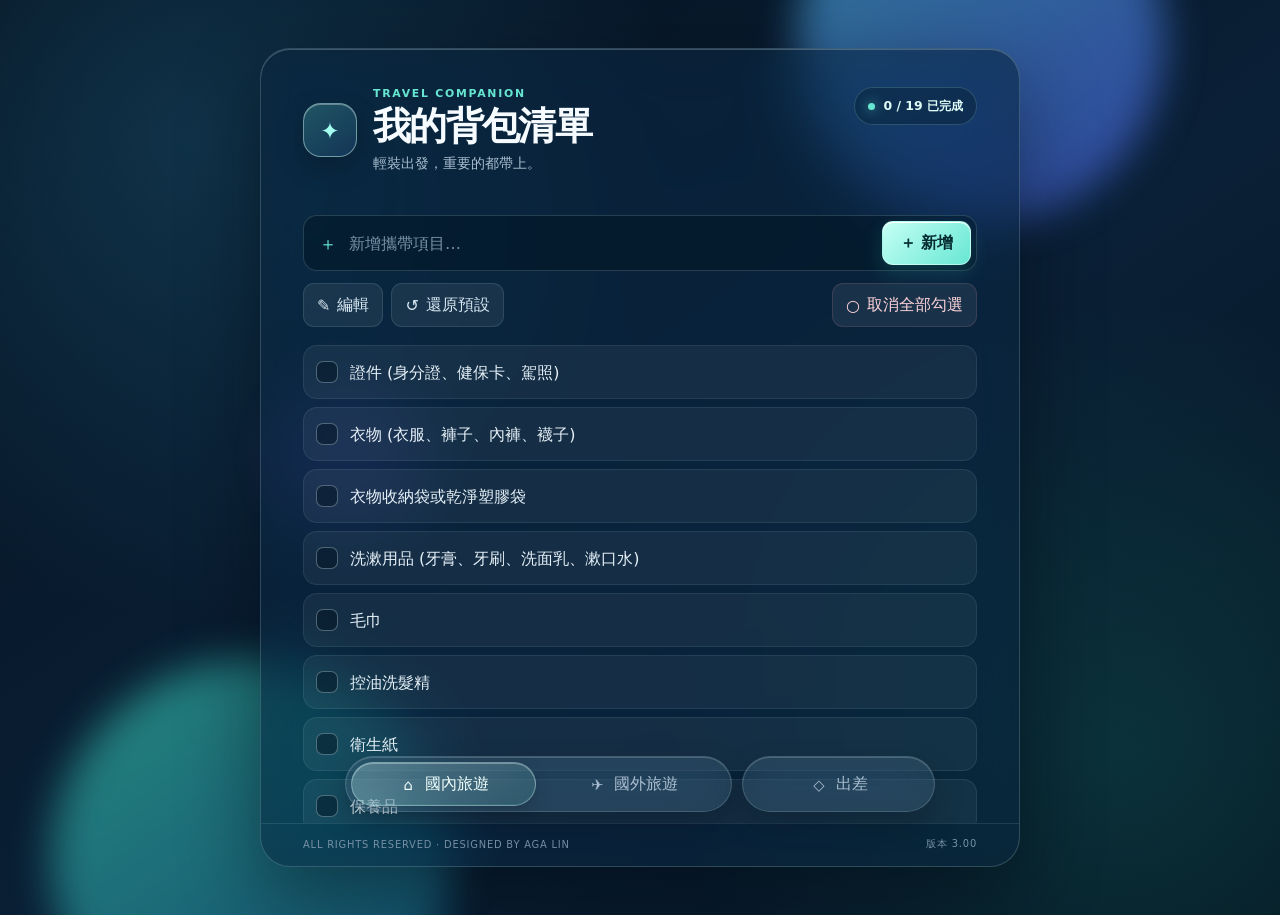
==== commit c9843e69: "Refine liquid glass toolbar patterns and starter layout" ====
--- a/index.html
+++ b/index.html
@@ -28,18 +28,6 @@
                 <span id="progressText">準備清單中</span>
             </div>
         </header>
-
-        <nav id="tagSection" aria-label="旅行類型" role="tablist">
-            <button id="travelTwTag" class="tag active" type="button" role="tab" aria-selected="true" onclick="switchTag('travelTw')">
-                <span aria-hidden="true">⌂</span> 國內旅遊
-            </button>
-            <button id="travelGlobalTag" class="tag" type="button" role="tab" aria-selected="false" onclick="switchTag('travelGlobal')">
-                <span aria-hidden="true">✈</span> 國外旅遊
-            </button>
-            <button id="businessTag" class="tag" type="button" role="tab" aria-selected="false" onclick="switchTag('business')">
-                <span aria-hidden="true">◇</span> 出差
-            </button>
-        </nav>
 
         <section id="controlSection" aria-label="清單工具">
             <form id="addItemForm">
@@ -75,6 +63,25 @@
             <ul id="travelList"></ul>
         </section>
 
+        <nav id="tagSection" class="liquid-toolbar" aria-label="旅行類型" role="tablist">
+            <div class="toolbar-group" aria-label="旅遊清單">
+                <button id="travelTwTag" class="tag active" type="button" role="tab" aria-selected="true" onclick="switchTag('travelTw')">
+                    <span class="tag-icon" aria-hidden="true">⌂</span>
+                    <span class="tag-label">國內旅遊</span>
+                </button>
+                <button id="travelGlobalTag" class="tag" type="button" role="tab" aria-selected="false" onclick="switchTag('travelGlobal')">
+                    <span class="tag-icon" aria-hidden="true">✈</span>
+                    <span class="tag-label">國外旅遊</span>
+                </button>
+            </div>
+            <div class="toolbar-group toolbar-group-secondary" aria-label="工作清單">
+                <button id="businessTag" class="tag" type="button" role="tab" aria-selected="false" onclick="switchTag('business')">
+                    <span class="tag-icon" aria-hidden="true">◇</span>
+                    <span class="tag-label">出差</span>
+                </button>
+            </div>
+        </nav>
+
         <footer>
             <p>ALL RIGHTS RESERVED · DESIGNED BY AGA LIN</p>
             <p class="ver"></p>
--- a/styles.css
+++ b/styles.css
@@ -194,24 +194,56 @@
 }
 
 #tagSection {
-    margin: 0 clamp(22px, 5vw, 42px);
+    position: absolute;
+    z-index: 8;
+    left: 50%;
+    bottom: 54px;
+    width: min(calc(100% - clamp(44px, 10vw, 84px)), 590px);
+    transform: translateX(-50%);
+    display: grid;
+    grid-template-columns: minmax(0, 2fr) minmax(112px, 1fr);
+    gap: 10px;
+}
+
+.toolbar-group {
+    min-width: 0;
     padding: 5px;
-    border: 1px solid var(--line);
-    border-radius: 16px;
-    background: rgba(3, 20, 33, 0.32);
-    display: grid;
-    grid-template-columns: repeat(3, 1fr);
-    gap: 5px;
+    border: 1px solid rgba(218, 249, 255, 0.16);
+    border-radius: 999px;
+    background: rgba(7, 27, 43, 0.86);
+    box-shadow:
+        0 12px 30px rgba(0, 8, 18, 0.24),
+        inset 0 1px 0 rgba(255, 255, 255, 0.18);
+    display: grid;
+    grid-template-columns: repeat(2, minmax(0, 1fr));
+    gap: 4px;
+}
+
+.toolbar-group-secondary {
+    grid-template-columns: minmax(0, 1fr);
+}
+
+@supports ((backdrop-filter: blur(1px)) or (-webkit-backdrop-filter: blur(1px))) {
+    .toolbar-group {
+        background: rgba(182, 225, 236, 0.1);
+        -webkit-backdrop-filter: blur(20px) saturate(145%);
+        backdrop-filter: blur(20px) saturate(145%);
+    }
 }
 
 .tag {
     min-height: 44px;
-    padding: 9px 12px;
+    min-width: 0;
+    padding: 9px 13px;
     border: 1px solid transparent;
-    border-radius: 12px;
+    border-radius: 999px;
     background: transparent;
     color: var(--muted);
     cursor: pointer;
+    display: inline-flex;
+    align-items: center;
+    justify-content: center;
+    gap: 7px;
     transition: color 160ms ease, background 160ms ease, border-color 160ms ease, transform 160ms ease;
 }
 
@@ -221,10 +253,30 @@
 }
 
 .tag.active {
-    border-color: rgba(164, 255, 240, 0.25);
-    color: var(--accent-bright);
-    background: linear-gradient(145deg, rgba(103, 231, 210, 0.18), rgba(83, 128, 210, 0.14));
-    box-shadow: inset 0 1px 0 rgba(255, 255, 255, 0.14), 0 7px 18px rgba(0, 0, 0, 0.14);
+    border-color: rgba(220, 255, 250, 0.34);
+    color: #effffc;
+    background:
+        linear-gradient(145deg, rgba(220, 255, 250, 0.26), rgba(105, 202, 198, 0.16));
+    box-shadow:
+        0 5px 16px rgba(0, 8, 18, 0.18),
+        inset 0 1px 0 rgba(255, 255, 255, 0.32),
+        inset 0 -1px 0 rgba(76, 196, 183, 0.14);
+}
+
+.tag-icon {
+    width: 20px;
+    height: 20px;
+    flex: 0 0 auto;
+    display: grid;
+    place-items: center;
+    font-size: 0.92rem;
+}
+
+.tag-label {
+    min-width: 0;
+    overflow: hidden;
+    text-overflow: ellipsis;
+    white-space: nowrap;
 }
 
 #controlSection {
@@ -356,7 +408,7 @@
     min-height: 0;
     flex: 1;
     margin: 0 clamp(10px, 2vw, 20px);
-    padding: 6px clamp(12px, 3vw, 22px) 18px;
+    padding: 6px clamp(12px, 3vw, 22px) 94px;
     overflow-y: auto;
     overscroll-behavior: contain;
     scrollbar-color: rgba(149, 217, 216, 0.4) transparent;
@@ -618,7 +670,11 @@
     }
 
     #tagSection {
-        margin-inline: 18px;
+        position: fixed;
+        bottom: max(12px, env(safe-area-inset-bottom));
+        width: calc(100% - 36px);
+        grid-template-columns: minmax(0, 2fr) minmax(90px, 0.82fr);
+        gap: 8px;
     }
 
     .tag {
@@ -642,11 +698,11 @@
 
     #listContainer {
         margin-inline: 4px;
-        padding-inline: 14px;
+        padding: 6px 14px calc(92px + env(safe-area-inset-bottom));
     }
 
     footer {
-        padding-inline: 18px;
+        display: none;
     }
 }
 
@@ -664,7 +720,7 @@
         font-size: 1.55rem;
     }
 
-    .tag span,
+    .tag-icon,
     .tool-button span[aria-hidden="true"] {
         display: none;
     }
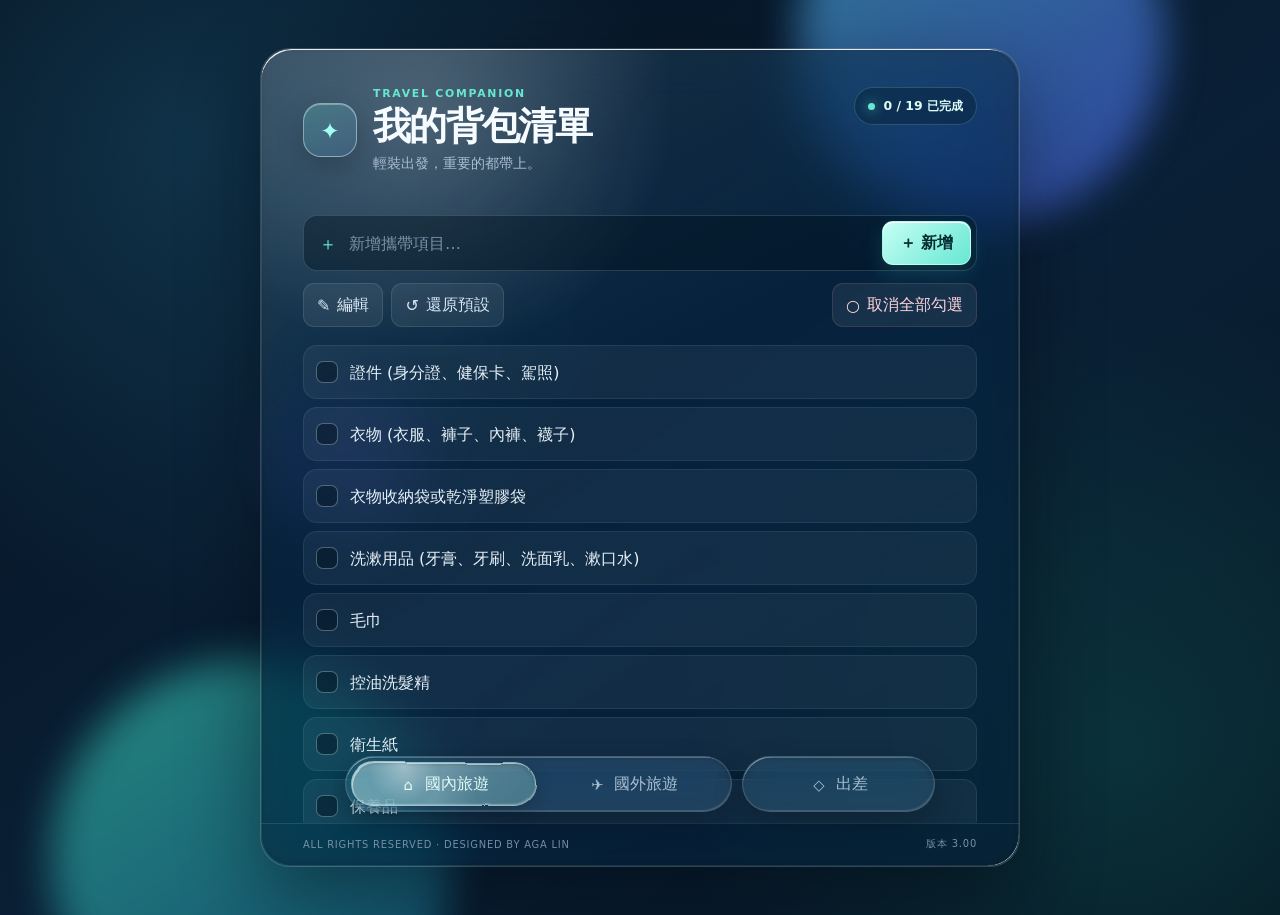
==== commit 386bfd20: "'update'" ====
--- a/index.html
+++ b/index.html
@@ -6,7 +6,7 @@
     <meta name="theme-color" content="#071a2d">
     <meta name="color-scheme" content="dark">
     <title>我的背包清單</title>
-    <link rel="stylesheet" href="styles.css?ver3.0">
+    <link rel="stylesheet" href="styles.css?ui3.1">
 </head>
 <body>
     <div class="ambient ambient-one" aria-hidden="true"></div>
@@ -14,6 +14,10 @@
     <div class="ambient ambient-three" aria-hidden="true"></div>
 
     <main class="container glass-surface">
+        <div class="glass-layer glass-filter" aria-hidden="true"></div>
+        <div class="glass-layer glass-overlay" aria-hidden="true"></div>
+        <div class="glass-layer glass-specular" aria-hidden="true"></div>
+
         <header class="app-header">
             <div class="title-group">
                 <span class="app-mark" aria-hidden="true">✦</span>
@@ -64,6 +68,7 @@
         </section>
 
         <nav id="tagSection" class="liquid-toolbar" aria-label="旅行類型" role="tablist">
+            <span class="toolbar-indicator" aria-hidden="true"></span>
             <div class="toolbar-group" aria-label="旅遊清單">
                 <button id="travelTwTag" class="tag active" type="button" role="tab" aria-selected="true" onclick="switchTag('travelTw')">
                     <span class="tag-icon" aria-hidden="true">⌂</span>
@@ -102,6 +107,14 @@
         </div>
     </div>
 
-    <script src="script.js?ver3.0"></script>
+    <svg class="liquid-filter-defs" aria-hidden="true">
+        <filter id="liquid-warp" x="-20%" y="-30%" width="140%" height="160%">
+            <feTurbulence type="fractalNoise" baseFrequency="0.012 0.022" numOctaves="2" seed="14" result="noise"></feTurbulence>
+            <feGaussianBlur in="noise" stdDeviation="1.4" result="softNoise"></feGaussianBlur>
+            <feDisplacementMap in="SourceGraphic" in2="softNoise" scale="5" xChannelSelector="R" yChannelSelector="G"></feDisplacementMap>
+        </filter>
+    </svg>
+
+    <script src="script.js?ui3.1"></script>
 </body>
 </html>
--- a/styles.css
+++ b/styles.css
@@ -16,6 +16,9 @@
     --glass-highlight: rgba(255, 255, 255, 0.22);
     --glass-shadow: 0 28px 80px rgba(0, 8, 18, 0.46);
     --glass-blur: 24px;
+    --glass-saturation: 150%;
+    --glass-reflex-light: 1;
+    --glass-reflex-dark: 1;
     --surface-soft: rgba(231, 250, 255, 0.07);
     --surface-hover: rgba(231, 250, 255, 0.12);
     --line: rgba(219, 248, 255, 0.11);
@@ -109,6 +112,8 @@
 }
 
 .container {
+    --light-x: 22%;
+    --light-y: 8%;
     position: relative;
     z-index: 1;
     width: min(100%, 760px);
@@ -118,6 +123,55 @@
     border-radius: var(--radius-xl);
     display: flex;
     flex-direction: column;
+    isolation: isolate;
+}
+
+.container > :not(.glass-layer) {
+    position: relative;
+    z-index: 3;
+}
+
+.glass-layer {
+    position: absolute;
+    inset: 0;
+    border-radius: inherit;
+    pointer-events: none;
+}
+
+.glass-filter {
+    z-index: 0;
+}
+
+.glass-overlay {
+    z-index: 1;
+    background:
+        linear-gradient(155deg, rgba(218, 249, 255, 0.09), rgba(25, 80, 109, 0.02) 42%, rgba(4, 24, 39, 0.15)),
+        color-mix(in srgb, var(--glass-fill) 78%, transparent);
+}
+
+.glass-specular {
+    z-index: 2;
+    background:
+        radial-gradient(circle at var(--light-x) var(--light-y), rgba(255, 255, 255, 0.2), transparent 26%),
+        linear-gradient(135deg, rgba(255, 255, 255, 0.09), transparent 28%);
+    box-shadow:
+        inset 0 0 0 1px color-mix(in srgb, white calc(var(--glass-reflex-light) * 10%), transparent),
+        inset 1.8px 3px 0 -2px color-mix(in srgb, white calc(var(--glass-reflex-light) * 86%), transparent),
+        inset -2px -2px 0 -2px color-mix(in srgb, white calc(var(--glass-reflex-light) * 66%), transparent),
+        inset -0.5px -1px 5px color-mix(in srgb, black calc(var(--glass-reflex-dark) * 16%), transparent);
+}
+
+@supports ((backdrop-filter: blur(1px)) or (-webkit-backdrop-filter: blur(1px))) {
+    .container.glass-surface {
+        background: rgba(7, 27, 44, 0.3);
+        -webkit-backdrop-filter: none;
+        backdrop-filter: none;
+    }
+
+    .glass-filter {
+        -webkit-backdrop-filter: blur(var(--glass-blur)) saturate(var(--glass-saturation));
+        backdrop-filter: blur(var(--glass-blur)) saturate(var(--glass-saturation));
+    }
 }
 
 .app-header {
@@ -203,17 +257,90 @@
     display: grid;
     grid-template-columns: minmax(0, 2fr) minmax(112px, 1fr);
     gap: 10px;
+    isolation: isolate;
+}
+
+.toolbar-indicator {
+    --indicator-x: 0px;
+    --indicator-y: 0px;
+    --indicator-width: 0px;
+    --indicator-height: 0px;
+    position: absolute;
+    z-index: 2;
+    left: 0;
+    top: 0;
+    width: var(--indicator-width);
+    height: var(--indicator-height);
+    border: 1px solid rgba(230, 255, 252, 0.42);
+    border-radius: 999px;
+    opacity: 0;
+    transform: translate3d(var(--indicator-x), var(--indicator-y), 0);
+    background:
+        linear-gradient(145deg, rgba(235, 255, 252, 0.28), rgba(93, 205, 194, 0.15)),
+        color-mix(in srgb, rgba(205, 255, 247, 0.28) 68%, transparent);
+    box-shadow:
+        inset 0 0 0 1px rgba(255, 255, 255, 0.1),
+        inset 2px 2px 0 -1px rgba(255, 255, 255, 0.52),
+        inset -2px -4px 2px -3px rgba(255, 255, 255, 0.24),
+        inset -1px 2px 4px -2px rgba(0, 20, 28, 0.42),
+        0 6px 18px rgba(0, 8, 18, 0.22);
+    pointer-events: none;
+    transition:
+        width 420ms cubic-bezier(0.22, 0.9, 0.28, 1),
+        height 420ms cubic-bezier(0.22, 0.9, 0.28, 1),
+        transform 420ms cubic-bezier(0.22, 0.9, 0.28, 1),
+        opacity 160ms ease;
+}
+
+.toolbar-indicator::after {
+    position: absolute;
+    inset: 0;
+    border-radius: inherit;
+    content: "";
+    background:
+        radial-gradient(circle at 28% 12%, rgba(255, 255, 255, 0.38), transparent 26%),
+        linear-gradient(110deg, transparent 25%, rgba(255, 255, 255, 0.12) 48%, transparent 70%);
+}
+
+.indicator-ready .toolbar-indicator {
+    opacity: 1;
+}
+
+.indicator-moving .toolbar-indicator::after {
+    animation: liquid-stretch 440ms cubic-bezier(0.22, 0.9, 0.28, 1);
+}
+
+@supports (filter: url("#liquid-warp")) {
+    .toolbar-indicator {
+        filter: url("#liquid-warp");
+    }
+}
+
+@keyframes liquid-stretch {
+    0% {
+        transform: scaleX(1);
+    }
+    48% {
+        transform: scaleX(1.11);
+    }
+    100% {
+        transform: scaleX(1);
+    }
 }
 
 .toolbar-group {
+    position: relative;
     min-width: 0;
     padding: 5px;
     border: 1px solid rgba(218, 249, 255, 0.16);
     border-radius: 999px;
-    background: rgba(7, 27, 43, 0.86);
+    background: rgba(7, 27, 43, 0.88);
     box-shadow:
-        0 12px 30px rgba(0, 8, 18, 0.24),
-        inset 0 1px 0 rgba(255, 255, 255, 0.18);
+        inset 0 0 0 1px rgba(255, 255, 255, 0.04),
+        inset 1.5px 2.5px 0 -2px rgba(255, 255, 255, 0.48),
+        inset -2px -3px 1px -2px rgba(255, 255, 255, 0.12),
+        inset -1px 2px 4px -2px rgba(0, 16, 28, 0.4),
+        0 12px 30px rgba(0, 8, 18, 0.24);
     display: grid;
     grid-template-columns: repeat(2, minmax(0, 1fr));
     gap: 4px;
@@ -225,13 +352,15 @@
 
 @supports ((backdrop-filter: blur(1px)) or (-webkit-backdrop-filter: blur(1px))) {
     .toolbar-group {
-        background: rgba(182, 225, 236, 0.1);
-        -webkit-backdrop-filter: blur(20px) saturate(145%);
-        backdrop-filter: blur(20px) saturate(145%);
+        background: color-mix(in srgb, rgba(196, 231, 239, 0.16) 74%, transparent);
+        -webkit-backdrop-filter: blur(16px) saturate(var(--glass-saturation));
+        backdrop-filter: blur(16px) saturate(var(--glass-saturation));
     }
 }
 
 .tag {
+    position: relative;
+    z-index: 3;
     min-height: 44px;
     min-width: 0;
     padding: 9px 13px;
@@ -253,14 +382,10 @@
 }
 
 .tag.active {
-    border-color: rgba(220, 255, 250, 0.34);
+    border-color: transparent;
     color: #effffc;
-    background:
-        linear-gradient(145deg, rgba(220, 255, 250, 0.26), rgba(105, 202, 198, 0.16));
-    box-shadow:
-        0 5px 16px rgba(0, 8, 18, 0.18),
-        inset 0 1px 0 rgba(255, 255, 255, 0.32),
-        inset 0 -1px 0 rgba(76, 196, 183, 0.14);
+    background: transparent;
+    box-shadow: none;
 }
 
 .tag-icon {
@@ -638,6 +763,14 @@
     border: 0;
 }
 
+.liquid-filter-defs {
+    position: fixed;
+    width: 0;
+    height: 0;
+    overflow: hidden;
+    pointer-events: none;
+}
+
 @media (max-width: 680px) {
     body {
         padding: 0;
@@ -734,6 +867,10 @@
         animation-duration: 0.01ms !important;
         animation-iteration-count: 1 !important;
         transition-duration: 0.01ms !important;
+    }
+
+    .toolbar-indicator {
+        filter: none;
     }
 }
 
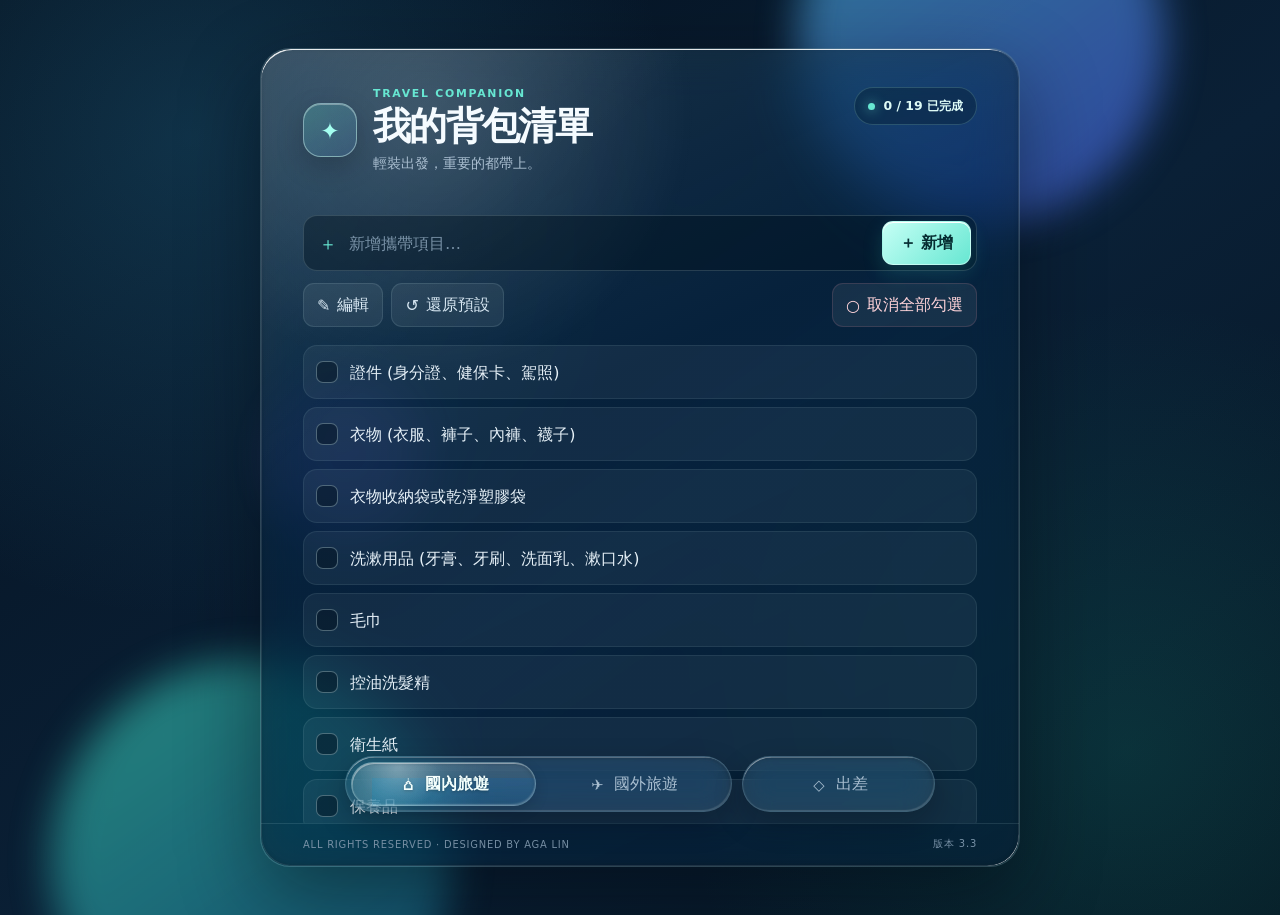
==== commit 1c0ce553: "Refine liquid glass skill guidance" ====
--- a/index.html
+++ b/index.html
@@ -6,7 +6,7 @@
     <meta name="theme-color" content="#071a2d">
     <meta name="color-scheme" content="dark">
     <title>我的背包清單</title>
-    <link rel="stylesheet" href="styles.css?ui3.1">
+    <link rel="stylesheet" href="styles.css?ui3.3">
 </head>
 <body>
     <div class="ambient ambient-one" aria-hidden="true"></div>
@@ -107,14 +107,10 @@
         </div>
     </div>
 
-    <svg class="liquid-filter-defs" aria-hidden="true">
-        <filter id="liquid-warp" x="-20%" y="-30%" width="140%" height="160%">
-            <feTurbulence type="fractalNoise" baseFrequency="0.012 0.022" numOctaves="2" seed="14" result="noise"></feTurbulence>
-            <feGaussianBlur in="noise" stdDeviation="1.4" result="softNoise"></feGaussianBlur>
-            <feDisplacementMap in="SourceGraphic" in2="softNoise" scale="5" xChannelSelector="R" yChannelSelector="G"></feDisplacementMap>
-        </filter>
+    <svg class="liquid-filter-defs" aria-hidden="true" focusable="false" color-interpolation-filters="sRGB">
+        <defs id="liquidFilterDefs"></defs>
     </svg>
 
-    <script src="script.js?ui3.1"></script>
+    <script src="script.js?ui3.3"></script>
 </body>
 </html>
--- a/styles.css
+++ b/styles.css
@@ -17,6 +17,8 @@
     --glass-shadow: 0 28px 80px rgba(0, 8, 18, 0.46);
     --glass-blur: 24px;
     --glass-saturation: 150%;
+    --glass-tint-rgb: 220, 255, 250;
+    --glass-tint-opacity: 0.055;
     --glass-reflex-light: 1;
     --glass-reflex-dark: 1;
     --surface-soft: rgba(231, 250, 255, 0.07);
@@ -152,7 +154,7 @@
 .glass-specular {
     z-index: 2;
     background:
-        radial-gradient(circle at var(--light-x) var(--light-y), rgba(255, 255, 255, 0.2), transparent 26%),
+        radial-gradient(circle at var(--light-x) var(--light-y), rgba(255, 255, 255, 0.14), transparent 28%),
         linear-gradient(135deg, rgba(255, 255, 255, 0.09), transparent 28%);
     box-shadow:
         inset 0 0 0 1px color-mix(in srgb, white calc(var(--glass-reflex-light) * 10%), transparent),
@@ -271,19 +273,23 @@
     top: 0;
     width: var(--indicator-width);
     height: var(--indicator-height);
-    border: 1px solid rgba(230, 255, 252, 0.42);
+    border: 1px solid rgba(230, 255, 252, 0.28);
     border-radius: 999px;
     opacity: 0;
+    overflow: hidden;
     transform: translate3d(var(--indicator-x), var(--indicator-y), 0);
     background:
-        linear-gradient(145deg, rgba(235, 255, 252, 0.28), rgba(93, 205, 194, 0.15)),
-        color-mix(in srgb, rgba(205, 255, 247, 0.28) 68%, transparent);
+        radial-gradient(circle at 24% 12%, rgba(255, 255, 255, 0.18), transparent 38%),
+        linear-gradient(180deg, rgba(246, 255, 253, 0.11), rgba(137, 224, 216, 0.035)),
+        rgba(var(--glass-tint-rgb), var(--glass-tint-opacity));
     box-shadow:
-        inset 0 0 0 1px rgba(255, 255, 255, 0.1),
-        inset 2px 2px 0 -1px rgba(255, 255, 255, 0.52),
-        inset -2px -4px 2px -3px rgba(255, 255, 255, 0.24),
-        inset -1px 2px 4px -2px rgba(0, 20, 28, 0.42),
-        0 6px 18px rgba(0, 8, 18, 0.22);
+        inset 0 0 0 1px rgba(255, 255, 255, 0.08),
+        inset 1.5px 2px 0 -1px rgba(255, 255, 255, 0.38),
+        inset -2px -4px 2px -3px rgba(255, 255, 255, 0.16),
+        inset -1px 2px 4px -2px rgba(0, 20, 28, 0.34),
+        0 5px 14px rgba(0, 8, 18, 0.16);
+    -webkit-backdrop-filter: blur(0.35px) saturate(125%);
+    backdrop-filter: blur(0.35px) saturate(125%);
     pointer-events: none;
     transition:
         width 420ms cubic-bezier(0.22, 0.9, 0.28, 1),
@@ -298,8 +304,8 @@
     border-radius: inherit;
     content: "";
     background:
-        radial-gradient(circle at 28% 12%, rgba(255, 255, 255, 0.38), transparent 26%),
-        linear-gradient(110deg, transparent 25%, rgba(255, 255, 255, 0.12) 48%, transparent 70%);
+        radial-gradient(circle at 26% 10%, rgba(255, 255, 255, 0.2), transparent 30%),
+        linear-gradient(110deg, transparent 28%, rgba(255, 255, 255, 0.055) 50%, transparent 72%);
 }
 
 .indicator-ready .toolbar-indicator {
@@ -310,9 +316,10 @@
     animation: liquid-stretch 440ms cubic-bezier(0.22, 0.9, 0.28, 1);
 }
 
-@supports (filter: url("#liquid-warp")) {
+@supports ((backdrop-filter: url("#liquid-toolbar-filter")) or (-webkit-backdrop-filter: url("#liquid-toolbar-filter"))) {
     .toolbar-indicator {
-        filter: url("#liquid-warp");
+        -webkit-backdrop-filter: url("#liquid-toolbar-filter");
+        backdrop-filter: url("#liquid-toolbar-filter");
     }
 }
 
@@ -383,9 +390,11 @@
 
 .tag.active {
     border-color: transparent;
-    color: #effffc;
+    color: #f7fffd;
     background: transparent;
     box-shadow: none;
+    font-weight: 850;
+    text-shadow: 0 1px 3px rgba(0, 18, 28, 0.48);
 }
 
 .tag-icon {
@@ -870,6 +879,8 @@
     }
 
     .toolbar-indicator {
+        -webkit-backdrop-filter: none;
+        backdrop-filter: none;
         filter: none;
     }
 }
@@ -877,6 +888,7 @@
 @media (forced-colors: active) {
     .glass-surface,
     #tagSection,
+    .toolbar-indicator,
     #addItemSection,
     #travelList li,
     .tag,
